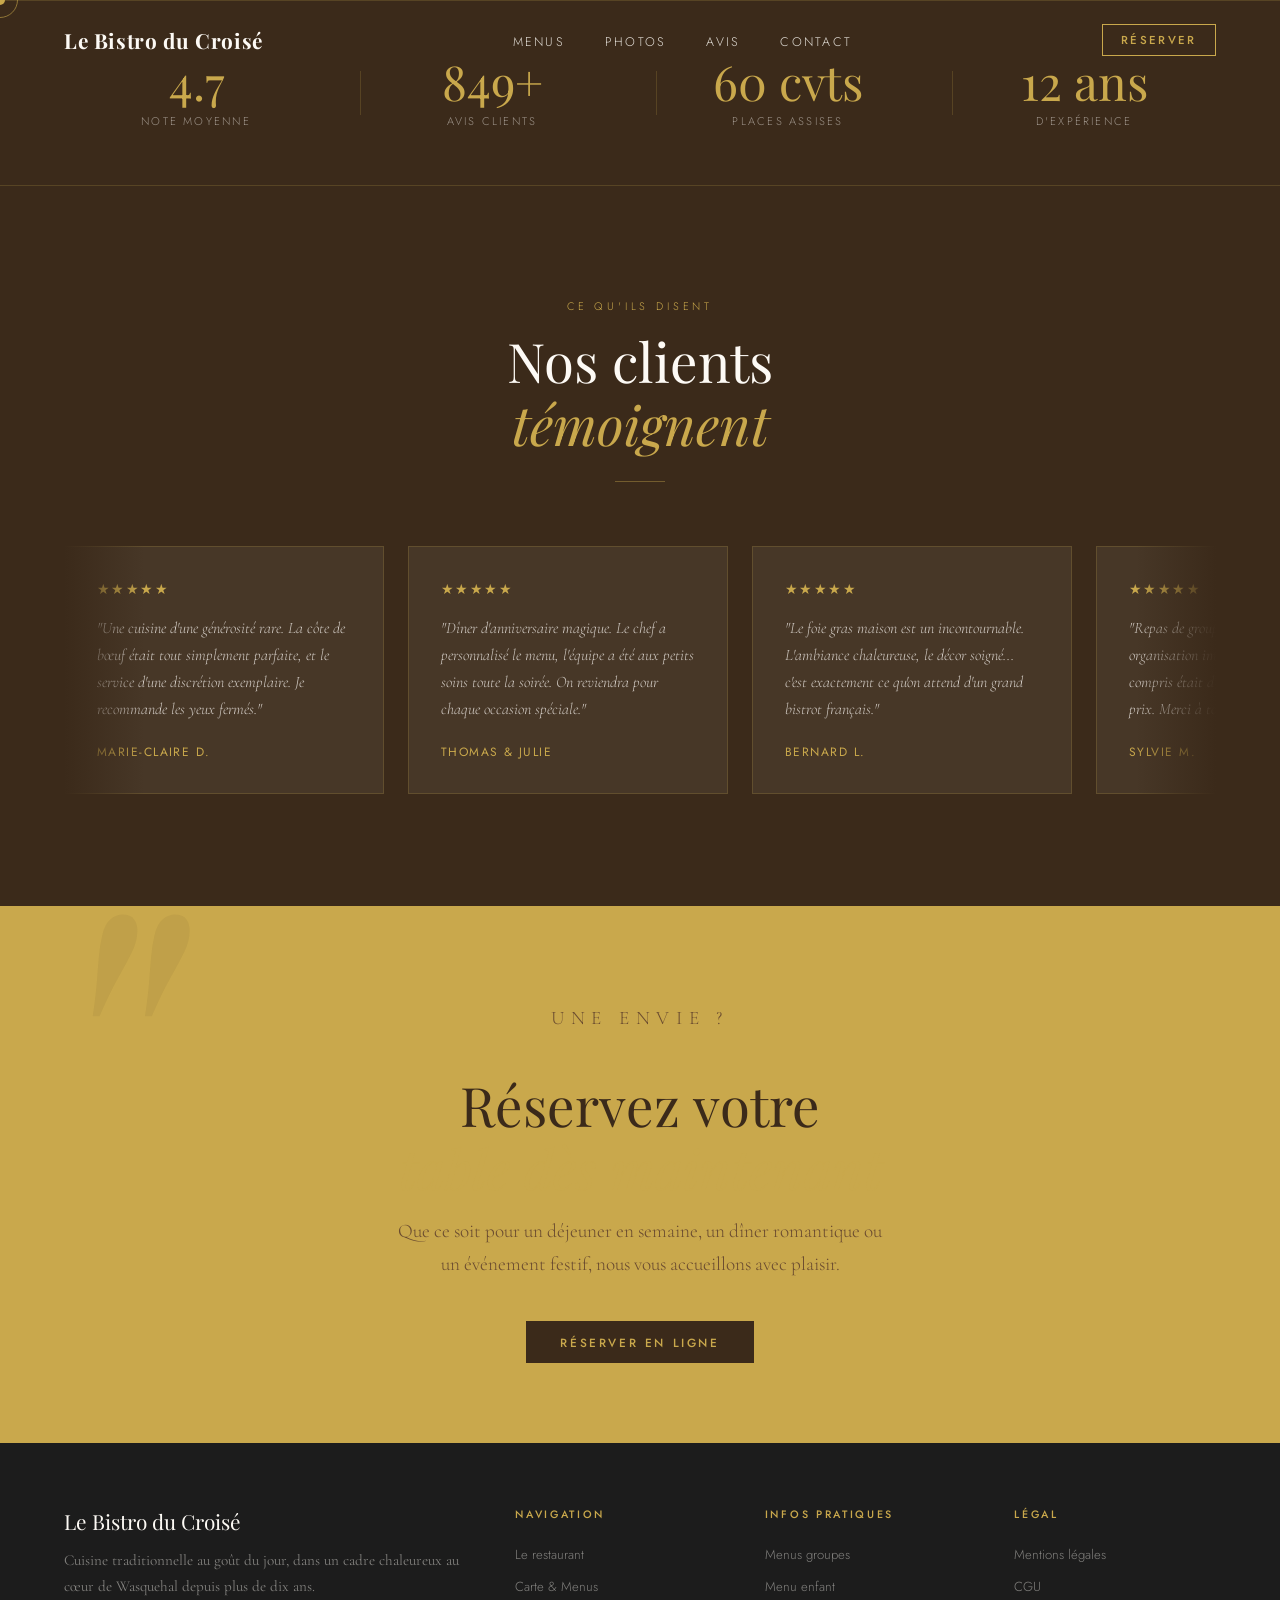
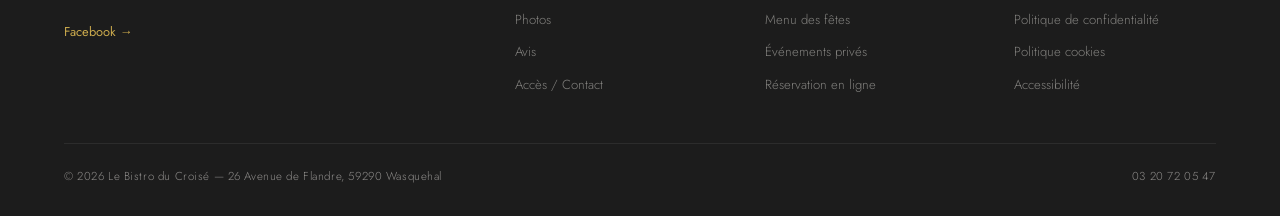
==== avis.html @ 270b9770 "feat:page galerie, page avis" ====
<!DOCTYPE html>
<html lang="fr">
<head>
  <meta charset="UTF-8" />
  <meta name="viewport" content="width=device-width, initial-scale=1.0" />
  <title>Le Bistro du Croisé — Restaurant Wasquehal</title>
  <link rel="preconnect" href="https://fonts.googleapis.com" />
  <link rel="preconnect" href="https://fonts.gstatic.com" crossorigin />
  <link href="https://fonts.googleapis.com/css2?family=Playfair+Display:ital,wght@0,400;0,600;0,700;1,400;1,600&family=Cormorant+Garamond:ital,wght@0,300;0,400;0,500;1,300;1,400&family=Jost:wght@300;400;500&display=swap" rel="stylesheet" />
  
  <link rel="stylesheet" href="index.css">
</head>
<body>
 
  <!-- Custom Cursor -->
  <div class="cursor" id="cursor"></div>
  <div class="cursor-ring" id="cursorRing"></div>
 
  <!-- Nav -->
  <nav id="navbar">
    <a href="#" class="nav-logo">Le Bistro du Croisé</a>
    <ul class="nav-links">
      <li><a href="menu.html">Menus</a></li>
      <li><a href="galerie.html">Photos</a></li>
      <li><a href="avis.html">Avis</a></li>
      <li><a href="contact.html">Contact</a></li>
    </ul>
    <a href="reservation.html" class="nav-cta">Réserver</a>
    <button class="nav-burger" id="burgerBtn" aria-label="Menu">
      <span></span><span></span><span></span>
    </button>
  </nav>
 
  <!-- Mobile Menu -->
  <div class="mobile-menu" id="mobileMenu">
    <button class="mobile-close" id="mobileClose">✕</button>
    <a href="menu.html" onclick="closeMobile()">Menus</a>
    <a href="galerie.html" onclick="closeMobile()">Photos</a>
    <a href="avis.html" onclick="closeMobile()">Avis</a>
    <a href="contact.html" onclick="closeMobile()">Contact</a>
    <a href="reservation.html" class="btn-primary" style="font-size:0.8rem">Réserver une table</a>
  </div>

  <!-- Stats -->
  <div class="stats-band">
    <div class="stat reveal">
      <div class="stat-number" data-target="4.7">0</div>
      <div class="stat-label">Note moyenne</div>
    </div>
    <div class="stat reveal" style="transition-delay:0.1s">
      <div class="stat-number" data-target="850" data-suffix="+">0</div>
      <div class="stat-label">Avis clients</div>
    </div>
    <div class="stat reveal" style="transition-delay:0.2s">
      <div class="stat-number" data-target="60" data-suffix=" cvts">0</div>
      <div class="stat-label">Places assises</div>
    </div>
    <div class="stat reveal" style="transition-delay:0.3s">
      <div class="stat-number" data-target="12" data-suffix=" ans">0</div>
      <div class="stat-label">D'expérience</div>
    </div>
  </div>
 
  <!-- Avis-->
  <section class="avis-section" id="avis">
    <div class="avis-header reveal">
      <p class="section-label">Ce qu'ils disent</p>
      <h2 class="section-title" style="color:var(--white)">Nos clients<br><em>témoignent</em></h2>
      <div class="divider center" style="background:rgba(201,168,76,0.4)"></div>
    </div>
    <div class="avis-track-outer reveal">
      <div class="avis-track" id="avisTrack"> 
        <!-- Cards doubled for seamless loop -->
      </div>
    </div>
  </section> 
 
  <!-- CTA -->
  <section class="cta-band">
    <div class="reveal">
      <p class="section-label">Une envie ?</p>
      <h2 class="section-title">Réservez votre<br><em>table dès maintenant</em></h2>
      <p>Que ce soit pour un déjeuner en semaine, un dîner romantique ou un événement festif, nous vous accueillons avec plaisir.</p>
      <a href="reservation.html" class="btn-dark">Réserver en ligne</a>
    </div>
  </section>
 
  <!-- Footer -->
  <footer>
    <div class="footer-grid">
      <div>
        <p class="footer-brand-name">Le Bistro du Croisé</p>
        <p class="footer-brand-desc">Cuisine traditionnelle au goût du jour, dans un cadre chaleureux au cœur de Wasquehal depuis plus de dix ans.</p>
        <a href="https://www.facebook.com" target="_blank" style="color:var(--gold);font-size:0.8rem;font-family:'Jost',sans-serif;text-decoration:none">Facebook →</a>
      </div>
      <div>
        <p class="footer-col-title">Navigation</p>
        <ul class="footer-links">
          <li><a href="#about">Le restaurant</a></li>
          <li><a href="menu.html">Carte & Menus</a></li>
          <li><a href="galerie.html">Photos</a></li>
          <li><a href="avis.html">Avis</a></li>
          <li><a href="infos.html">Accès / Contact</a></li>
        </ul>
      </div>
      <div>
        <p class="footer-col-title">Infos pratiques</p>
        <ul class="footer-links">
          <li><a href="#">Menus groupes</a></li>
          <li><a href="#">Menu enfant</a></li>
          <li><a href="#">Menu des fêtes</a></li>
          <li><a href="#">Événements privés</a></li>
          <li><a href="reservation.html">Réservation en ligne</a></li>
        </ul>
      </div>
      <div>
        <p class="footer-col-title">Légal</p>
        <ul class="footer-links">
          <li><a href="#">Mentions légales</a></li>
          <li><a href="#">CGU</a></li>
          <li><a href="#">Politique de confidentialité</a></li>
          <li><a href="#">Politique cookies</a></li>
          <li><a href="#">Accessibilité</a></li>
        </ul>
      </div>
    </div>
    <div class="footer-bottom">
      <span>© 2026 Le Bistro du Croisé — 26 Avenue de Flandre, 59290 Wasquehal</span>
      <span>03 20 72 05 47</span>
    </div>
  </footer>
 
  <script>
    /* ─── Custom Cursor ─── */
    const cursor     = document.getElementById('cursor');
    const cursorRing = document.getElementById('cursorRing');
    let mx = 0, my = 0, rx = 0, ry = 0;
 
    document.addEventListener('mousemove', e => {
      mx = e.clientX; my = e.clientY;
      cursor.style.left = mx + 'px';
      cursor.style.top  = my + 'px';
    });
 
    (function animRing() {
      rx += (mx - rx) * 0.12;
      ry += (my - ry) * 0.12;
      cursorRing.style.left = rx + 'px';
      cursorRing.style.top  = ry + 'px';
      requestAnimationFrame(animRing);
    })();
 
    document.querySelectorAll('a, button').forEach(el => {
      el.addEventListener('mouseenter', () => {
        cursor.style.width = '18px'; cursor.style.height = '18px';
        cursorRing.style.width = '52px'; cursorRing.style.height = '52px';
        cursorRing.style.opacity = '0.4';
      });
      el.addEventListener('mouseleave', () => {
        cursor.style.width = '10px'; cursor.style.height = '10px';
        cursorRing.style.width = '36px'; cursorRing.style.height = '36px';
        cursorRing.style.opacity = '0.6';
      });
    });
 
    /* ─── Navbar scroll ─── */
    const navbar = document.getElementById('navbar');
    window.addEventListener('scroll', () => {
      navbar.classList.toggle('scrolled', window.scrollY > 60);
    });
 
    /* ─── Hero bg load ─── */
    window.addEventListener('load', () => {
      document.getElementById('heroBg').classList.add('loaded');
    });
 
    /* ─── Mobile Menu ─── */
    document.getElementById('burgerBtn').addEventListener('click', () => {
      document.getElementById('mobileMenu').classList.add('open');
    });
    document.getElementById('mobileClose').addEventListener('click', closeMobile);
    function closeMobile() {
      document.getElementById('mobileMenu').classList.remove('open');
    }
 
    /* ─── Scroll Reveal ─── */
    const revealObserver = new IntersectionObserver((entries) => {
      entries.forEach(e => {
        if (e.isIntersecting) {
          e.target.classList.add('visible');
          revealObserver.unobserve(e.target);
        }
      });
    }, { threshold: 0.12 });
 
    document.querySelectorAll('.reveal').forEach(el => revealObserver.observe(el));
 
    /* ─── Animated counters ─── */
    function animateCounter(el) {
      const target  = parseFloat(el.dataset.target);
      const suffix  = el.dataset.suffix || '';
      const isFloat = target % 1 !== 0;
      const duration = 1600;
      const start    = performance.now();
 
      function step(now) {
        const t   = Math.min((now - start) / duration, 1);
        const ease = 1 - Math.pow(1 - t, 3);
        const val  = target * ease;
        el.textContent = (isFloat ? val.toFixed(1) : Math.round(val)) + suffix;
        if (t < 1) requestAnimationFrame(step);
      }
      requestAnimationFrame(step);
    }
 
    const counterObserver = new IntersectionObserver((entries) => {
      entries.forEach(e => {
        if (e.isIntersecting) {
          animateCounter(e.target);
          counterObserver.unobserve(e.target);
        }
      });
    }, { threshold: 0.5 });
 
    document.querySelectorAll('[data-target]').forEach(el => counterObserver.observe(el));
 
    /* ─── Today highlight ─── */
    const dayMap = [null,'lun','mar','mer','jeu','ven','sam','dim'];
    const todayKey = dayMap[new Date().getDay()];
    if (todayKey) {
      const row = document.getElementById('row-' + todayKey);
      if (row) row.classList.add('today-row');
    }
 
    /* ─── Avis carousel ─── */
    const avis = [
      { text: "Une cuisine d'une générosité rare. La côte de bœuf était tout simplement parfaite, et le service d'une discrétion exemplaire. Je recommande les yeux fermés.", author: "Marie-Claire D.", stars: 5 },
      { text: "Dîner d'anniversaire magique. Le chef a personnalisé le menu, l'équipe a été aux petits soins toute la soirée. On reviendra pour chaque occasion spéciale.", author: "Thomas & Julie", stars: 5 },
      { text: "Le foie gras maison est un incontournable. L'ambiance chaleureuse, le décor soigné... c'est exactement ce qu'on attend d'un grand bistrot français.", author: "Bernard L.", stars: 5 },
      { text: "Repas de groupe pour 20 personnes, organisation impeccable. Le menu tout compris était d'un excellent rapport qualité-prix. Merci à toute l'équipe !", author: "Sylvie M.", stars: 5 },
      { text: "Enfin un restaurant où l'on prend le temps. Chaque assiette est travaillée avec amour, les vins sont bien conseillés. Un vrai bijou du nord.", author: "Antoine R.", stars: 5 },
      { text: "Le bar en croûte d'herbes était divin. Service rapide sans être précipité. La salle est agréable, lumineuse. On se sent vraiment bien ici.", author: "Caroline F.", stars: 4 },
      { text: "Séminaire d'entreprise très réussi. Cadre parfait, repas raffiné, équipe à l'écoute. Un grand merci à Djamel et son équipe pour leur professionnalisme.", author: "Jean-Paul V.", stars: 5 },
      { text: "Le moelleux au chocolat… On n'en parle plus, on y retourne juste pour ça. Et pour le reste aussi, évidemment !", author: "Isabelle T.", stars: 5 },
    ];
 
    const track = document.getElementById('avisTrack');
    const allAvis = [...avis, ...avis]; // double pour boucle infinie
 
    allAvis.forEach(a => {
      const card = document.createElement('div');
      card.className = 'avis-card';
      card.innerHTML = `
        <div class="stars">${'★'.repeat(a.stars)}${'☆'.repeat(5 - a.stars)}</div>
        <p class="avis-text">"${a.text}"</p>
        <p class="avis-author">${a.author}</p>
      `;
      track.appendChild(card);
    });
 
    /* ─── Smooth anchor scroll ─── */
    document.querySelectorAll('a[href^="#"]').forEach(a => {
      a.addEventListener('click', e => {
        const target = document.querySelector(a.getAttribute('href'));
        if (target) {
          e.preventDefault();
          target.scrollIntoView({ behavior: 'smooth', block: 'start' });
        }
      });
    });
  </script>
</body>
</html>
---- index.css ----
/* ── Reset & Base ── */
    *, *::before, *::after { box-sizing: border-box; margin: 0; padding: 0; }
 
    :root {
      --cream:      #F5F0E8;
      --cream-dark: #EDE5D4;
      --brown:      #3B2A1A;
      --brown-mid:  #6B4C30;
      --gold:       #C9A84C;
      --gold-light: #E8C97A;
      --charcoal:   #1C1C1C;
      --white:      #FDFAF5;
      --text-muted: #7A6A58;
      --border:     rgba(201,168,76,0.25);
      --nav-h:      80px;
    }
 
    html { scroll-behavior: smooth; }
 
    body {
      font-family: 'Jost', sans-serif;
      background: var(--cream);
      color: var(--brown);
      overflow-x: hidden;
      cursor: none;
    }
 
    /* ── Custom Cursor ── */
    .cursor {
      position: fixed;
      width: 10px; height: 10px;
      background: var(--gold);
      border-radius: 50%;
      pointer-events: none;
      z-index: 9999;
      transform: translate(-50%, -50%);
      transition: transform 0.1s, width 0.3s, height 0.3s, background 0.3s;
    }
    .cursor-ring {
      position: fixed;
      width: 36px; height: 36px;
      border: 1px solid var(--gold);
      border-radius: 50%;
      pointer-events: none;
      z-index: 9998;
      transform: translate(-50%, -50%);
      transition: transform 0.12s ease-out, width 0.3s, height 0.3s, opacity 0.3s;
      opacity: 0.6;
    }
    body:hover .cursor { opacity: 1; }
 
    /* ── Scrollbar ── */
    ::-webkit-scrollbar { width: 4px; }
    ::-webkit-scrollbar-track { background: var(--cream-dark); }
    ::-webkit-scrollbar-thumb { background: var(--gold); border-radius: 2px; }
 
    /* ── Nav ── */
    nav {
      position: fixed; top: 0; left: 0; right: 0;
      height: var(--nav-h);
      z-index: 100;
      display: flex; align-items: center; justify-content: space-between;
      padding: 0 5vw;
      transition: background 0.5s, box-shadow 0.5s;
    }
    nav.scrolled {
      background: rgba(245,240,232,0.97);
      box-shadow: 0 1px 0 var(--border);
      backdrop-filter: blur(8px);
    }
    .nav-logo {
      font-family: 'Playfair Display', serif;
      font-size: 1.3rem;
      font-weight: 700;
      color: var(--white);
      text-decoration: none;
      letter-spacing: 0.03em;
      transition: color 0.4s;
    }
    nav.scrolled .nav-logo { color: var(--brown); }
 
    .nav-links {
      display: flex; gap: 2.5rem;
      list-style: none;
    }
    .nav-links a {
      font-family: 'Jost', sans-serif;
      font-weight: 300;
      font-size: 0.78rem;
      letter-spacing: 0.18em;
      text-transform: uppercase;
      color: rgba(253,250,245,0.85);
      text-decoration: none;
      position: relative;
      transition: color 0.3s;
    }
    nav.scrolled .nav-links a { color: var(--text-muted); }
    .nav-links a::after {
      content: '';
      position: absolute; bottom: -3px; left: 0; right: 0;
      height: 1px; background: var(--gold);
      transform: scaleX(0);
      transform-origin: left;
      transition: transform 0.3s;
    }
    .nav-links a:hover::after { transform: scaleX(1); }
    .nav-links a:hover { color: var(--gold); }
    nav.scrolled .nav-links a:hover { color: var(--gold); }
 
    .nav-cta {
      font-family: 'Jost', sans-serif;
      font-size: 0.72rem;
      font-weight: 500;
      letter-spacing: 0.2em;
      text-transform: uppercase;
      padding: 0.6em 1.6em;
      border: 1px solid var(--gold);
      color: var(--gold);
      text-decoration: none;
      transition: background 0.3s, color 0.3s;
    }
    .nav-cta:hover { background: var(--gold); color: var(--white); }
 
    .nav-burger {
      display: none;
      flex-direction: column; gap: 5px;
      cursor: none; background: none; border: none; padding: 4px;
    }
    .nav-burger span {
      display: block; width: 26px; height: 1.5px;
      background: var(--white);
      transition: background 0.4s, transform 0.3s;
    }
    nav.scrolled .nav-burger span { background: var(--brown); }
 
    /* ── Hero ── */
    .hero {
      position: relative;
      height: 100vh; min-height: 640px;
      display: flex; flex-direction: column;
      align-items: center; justify-content: center;
      overflow: hidden;
    }
    .hero-bg {
      position: absolute; inset: 0;
      background:
        linear-gradient(to bottom, rgba(28,20,10,0.55) 0%, rgba(28,20,10,0.3) 50%, rgba(28,20,10,0.7) 100%),
        url('https://images.unsplash.com/photo-1414235077428-338989a2e8c0?w=1600&q=80') center/cover no-repeat;
      transform: scale(1.05);
      transition: transform 8s ease-out;
    }
    .hero-bg.loaded { transform: scale(1); }
 
    .hero-grain {
      position: absolute; inset: 0; pointer-events: none; z-index: 1;
      opacity: 0.04;
      background-image: url("data:image/svg+xml,%3Csvg viewBox='0 0 256 256' xmlns='http://www.w3.org/2000/svg'%3E%3Cfilter id='n'%3E%3CfeTurbulence type='fractalNoise' baseFrequency='0.9' numOctaves='4'/%3E%3C/filter%3E%3Crect width='100%25' height='100%25' filter='url(%23n)'/%3E%3C/svg%3E");
    }
 
    .hero-content {
      position: relative; z-index: 2;
      text-align: center;
      padding: 0 2rem;
    }
 
    .hero-eyebrow {
      font-family: 'Jost', sans-serif;
      font-weight: 300;
      font-size: 0.72rem;
      letter-spacing: 0.35em;
      text-transform: uppercase;
      color: var(--gold-light);
      margin-bottom: 1.6rem;
      opacity: 0;
      transform: translateY(20px);
      animation: fadeUp 0.9s 0.3s forwards;
    }
 
    .hero-title {
      font-family: 'Playfair Display', serif;
      font-size: clamp(3.2rem, 9vw, 7.5rem);
      font-weight: 400;
      line-height: 1;
      color: var(--white);
      letter-spacing: -0.01em;
      margin-bottom: 0.3em;
      opacity: 0;
      transform: translateY(30px);
      animation: fadeUp 1s 0.5s forwards;
    }
    .hero-title em {
      font-style: italic;
      color: var(--gold-light);
      display: block;
    }
 
    .hero-subtitle {
      font-family: 'Cormorant Garamond', serif;
      font-weight: 300;
      font-size: clamp(1.1rem, 2.5vw, 1.6rem);
      color: rgba(253,250,245,0.75);
      letter-spacing: 0.06em;
      margin-bottom: 3rem;
      opacity: 0;
      transform: translateY(20px);
      animation: fadeUp 0.9s 0.8s forwards;
    }
 
    .hero-actions {
      display: flex; gap: 1.2rem;
      align-items: center; justify-content: center;
      flex-wrap: wrap;
      opacity: 0;
      transform: translateY(20px);
      animation: fadeUp 0.9s 1.1s forwards;
    }
 
    .btn-primary {
      font-family: 'Jost', sans-serif;
      font-size: 0.74rem;
      font-weight: 500;
      letter-spacing: 0.22em;
      text-transform: uppercase;
      text-decoration: none;
      padding: 1em 2.8em;
      background: var(--gold);
      color: var(--brown);
      border: 1px solid var(--gold);
      transition: background 0.3s, color 0.3s, transform 0.2s;
      display: inline-block;
    }
    .btn-primary:hover { background: transparent; color: var(--gold-light); transform: translateY(-2px); }
 
    .btn-ghost {
      font-family: 'Jost', sans-serif;
      font-size: 0.74rem;
      font-weight: 400;
      letter-spacing: 0.22em;
      text-transform: uppercase;
      text-decoration: none;
      padding: 1em 2.4em;
      color: rgba(253,250,245,0.8);
      border: 1px solid rgba(253,250,245,0.3);
      transition: border-color 0.3s, color 0.3s, transform 0.2s;
      display: inline-block;
    }
    .btn-ghost:hover { border-color: var(--gold-light); color: var(--gold-light); transform: translateY(-2px); }
 
    .hero-scroll {
      position: absolute; bottom: 2.5rem; left: 50%;
      transform: translateX(-50%);
      z-index: 2;
      display: flex; flex-direction: column; align-items: center; gap: 0.5rem;
      opacity: 0;
      animation: fadeIn 1s 1.8s forwards;
      cursor: none;
    }
    .hero-scroll span {
      font-size: 0.62rem;
      letter-spacing: 0.25em;
      text-transform: uppercase;
      color: rgba(253,250,245,0.5);
    }
    .scroll-line {
      width: 1px; height: 50px;
      background: linear-gradient(to bottom, rgba(253,250,245,0.5), transparent);
      animation: scrollPulse 2.2s infinite;
    }
 
    /* ── Section Shared ── */
    section { position: relative; }
 
    .section-label {
      font-family: 'Jost', sans-serif;
      font-weight: 300;
      font-size: 0.68rem;
      letter-spacing: 0.35em;
      text-transform: uppercase;
      color: var(--gold);
      margin-bottom: 1rem;
    }
 
    .section-title {
      font-family: 'Playfair Display', serif;
      font-size: clamp(2rem, 4.5vw, 3.4rem);
      font-weight: 400;
      line-height: 1.15;
      color: var(--brown);
    }
    .section-title em { font-style: italic; color: var(--gold); }
 
    .divider {
      width: 50px; height: 1px;
      background: var(--gold);
      margin: 1.6rem 0;
    }
    .divider.center { margin: 1.6rem auto; }
 
    /* ── Intro Section ── */
    .intro {
      background: var(--white);
      padding: 7rem 5vw;
      display: grid;
      grid-template-columns: 1fr 1fr;
      gap: 6vw;
      align-items: center;
    }
 
    .intro-text p {
      font-family: 'Cormorant Garamond', serif;
      font-size: 1.15rem;
      font-weight: 300;
      line-height: 1.85;
      color: var(--text-muted);
      margin-bottom: 1.2em;
    }
    .intro-text p strong {
      font-weight: 500;
      color: var(--brown-mid);
    }
 
    .intro-img-wrap {
      position: relative;
    }
    .intro-img-wrap img {
      width: 100%; aspect-ratio: 4/5;
      object-fit: cover;
      display: block;
    }
    .intro-img-badge {
      position: absolute;
      bottom: -1.8rem; left: -1.8rem;
      width: 130px; height: 130px;
      background: var(--gold);
      display: flex; flex-direction: column;
      align-items: center; justify-content: center;
      text-align: center;
    }
    .badge-year {
      font-family: 'Playfair Display', serif;
      font-size: 2rem;
      font-weight: 700;
      color: var(--brown);
      line-height: 1;
    }
    .badge-text {
      font-family: 'Jost', sans-serif;
      font-size: 0.6rem;
      font-weight: 400;
      letter-spacing: 0.15em;
      text-transform: uppercase;
      color: var(--brown);
      opacity: 0.7;
      margin-top: 0.3em;
    }
 
    /* ── Stats Band ── */
    .stats-band {
      background: var(--brown);
      padding: 3.5rem 5vw;
      display: grid;
      grid-template-columns: repeat(4, 1fr);
      gap: 2rem;
      border-top: 1px solid rgba(201,168,76,0.2);
      border-bottom: 1px solid rgba(201,168,76,0.2);
    }
    .stat {
      text-align: center;
      position: relative;
    }
    .stat + .stat::before {
      content: '';
      position: absolute; left: 0; top: 20%; bottom: 20%;
      width: 1px;
      background: rgba(201,168,76,0.2);
    }
    .stat-number {
      font-family: 'Playfair Display', serif;
      font-size: clamp(2rem, 4vw, 3rem);
      font-weight: 400;
      color: var(--gold);
      line-height: 1;
    }
    .stat-label {
      font-family: 'Jost', sans-serif;
      font-weight: 300;
      font-size: 0.7rem;
      letter-spacing: 0.2em;
      text-transform: uppercase;
      color: rgba(253,250,245,0.5);
      margin-top: 0.5rem;
    }
 
    /* ── Menu Preview ── */
    .menu-section {
      background: var(--cream);
      padding: 7rem 5vw;
    }
    .menu-header { text-align: center; margin-bottom: 4rem; }
 
    .menu-grid {
      display: grid;
      grid-template-columns: repeat(3, 1fr);
      gap: 1.5px;
      background: var(--gold);
      margin-bottom: 3rem;
    }
    .menu-card {
      background: var(--white);
      padding: 2.5rem 2rem;
      position: relative;
      overflow: hidden;
      transition: transform 0.4s;
    }
    .menu-card::before {
      content: '';
      position: absolute; top: 0; left: 0; right: 0;
      height: 2px;
      background: var(--gold);
      transform: scaleX(0);
      transform-origin: left;
      transition: transform 0.4s;
    }
    .menu-card:hover { transform: translateY(-4px); }
    .menu-card:hover::before { transform: scaleX(1); }
 
    .menu-card-icon {
      font-size: 2rem;
      margin-bottom: 1rem;
      display: block;
    }
    .menu-card-title {
      font-family: 'Playfair Display', serif;
      font-size: 1.3rem;
      font-weight: 600;
      color: var(--brown);
      margin-bottom: 0.6rem;
    }
    .menu-card-desc {
      font-family: 'Cormorant Garamond', serif;
      font-size: 1rem;
      font-weight: 300;
      color: var(--text-muted);
      line-height: 1.7;
      margin-bottom: 1.2rem;
    }
    .menu-item {
      display: flex;
      justify-content: space-between;
      align-items: baseline;
      padding: 0.5rem 0;
      border-bottom: 1px dashed var(--border);
      gap: 0.5rem;
    }
    .menu-item:last-child { border-bottom: none; }
    .menu-item-name {
      font-family: 'Cormorant Garamond', serif;
      font-size: 0.95rem;
      color: var(--brown);
    }
    .menu-item-price {
      font-family: 'Jost', sans-serif;
      font-size: 0.8rem;
      font-weight: 500;
      color: var(--gold);
      white-space: nowrap;
    }
 
    .menu-cta { text-align: center; }
 
    /* ── Photo Gallery ── */
    .gallery-section {
      background: var(--cream-dark);
      padding: 7rem 5vw;
    }
    .gallery-header {
      display: flex;
      justify-content: space-between;
      align-items: flex-end;
      margin-bottom: 2.5rem;
      flex-wrap: wrap; gap: 1rem;
    }
    .photo-grid {
      display: grid;
      grid-template-columns: repeat(12, 1fr);
      grid-template-rows: 260px 260px;
      gap: 8px;
    }
    .photo-grid .photo { overflow: hidden; }
    .photo-grid .photo img {
      width: 100%; height: 100%;
      object-fit: cover;
      transition: transform 0.6s ease;
      display: block;
    }
    .photo-grid .photo:hover img { transform: scale(1.06); }
 
    .photo-grid .photo:nth-child(1) { grid-column: 1 / 6; grid-row: 1 / 2; }
    .photo-grid .photo:nth-child(2) { grid-column: 6 / 9; grid-row: 1 / 2; }
    .photo-grid .photo:nth-child(3) { grid-column: 9 / 13; grid-row: 1 / 3; }
    .photo-grid .photo:nth-child(4) { grid-column: 1 / 4; grid-row: 2 / 3; }
    .photo-grid .photo:nth-child(5) { grid-column: 4 / 9; grid-row: 2 / 3; }
 
    /* ── Horaires & Infos ── */
    .infos-section {
      background: var(--white);
      padding: 7rem 5vw;
      display: grid;
      grid-template-columns: 1fr 1fr;
      gap: 6vw;
      align-items: start;
    }
 
    .horaires-table { width: 100%; border-collapse: collapse; margin-top: 1.5rem; }
    .horaires-table tr {
      border-bottom: 1px solid var(--border);
    }
    .horaires-table tr:last-child { border-bottom: none; }
    .horaires-table td {
      padding: 0.9rem 0;
      font-family: 'Jost', sans-serif;
      font-size: 0.85rem;
    }
    .horaires-table td:first-child {
      font-weight: 500;
      color: var(--brown);
      letter-spacing: 0.05em;
      width: 40%;
    }
    .horaires-table td:last-child {
      color: var(--text-muted);
      font-weight: 300;
    }
    .closed { color: #C0392B !important; font-style: italic; }
    .today-row td { color: var(--gold) !important; font-weight: 500 !important; }
 
    .infos-right > * + * { margin-top: 2.5rem; }
 
    .info-block-title {
      font-family: 'Jost', sans-serif;
      font-size: 0.68rem;
      font-weight: 500;
      letter-spacing: 0.25em;
      text-transform: uppercase;
      color: var(--gold);
      margin-bottom: 0.8rem;
    }
 
    .paiement-list {
      display: flex; flex-wrap: wrap; gap: 0.5rem;
      list-style: none;
    }
    .paiement-list li {
      font-family: 'Jost', sans-serif;
      font-size: 0.73rem;
      padding: 0.35em 0.9em;
      border: 1px solid var(--border);
      color: var(--text-muted);
      letter-spacing: 0.05em;
    }
 
    .contact-lines { list-style: none; }
    .contact-lines li {
      font-family: 'Jost', sans-serif;
      font-size: 0.9rem;
      color: var(--text-muted);
      padding: 0.5rem 0;
      display: flex; align-items: center; gap: 0.8rem;
    }
    .contact-lines li a { color: inherit; text-decoration: none; transition: color 0.2s; }
    .contact-lines li a:hover { color: var(--gold); }
    .contact-icon { font-size: 1.1rem; }
 
    /* ── Avis ── */
    .avis-section {
      background: var(--brown);
      padding: 7rem 5vw;
      overflow: hidden;
    }
    .avis-section .section-title { color: var(--white); }
    .avis-section .section-label { color: var(--gold); }
    .avis-section .divider { background: rgba(201,168,76,0.4); }
 
    .avis-header { text-align: center; margin-bottom: 4rem; }
 
    .avis-track-outer {
      overflow: hidden;
      position: relative;
    }
    .avis-track-outer::before,
    .avis-track-outer::after {
      content: '';
      position: absolute; top: 0; bottom: 0;
      width: 80px; z-index: 2;
      pointer-events: none;
    }
    .avis-track-outer::before { left: 0; background: linear-gradient(to right, var(--brown), transparent); }
    .avis-track-outer::after  { right: 0; background: linear-gradient(to left,  var(--brown), transparent); }
 
    .avis-track {
      display: flex; gap: 1.5rem;
      animation: scrollAvis 30s linear infinite;
      width: max-content;
    }
    .avis-track:hover { animation-play-state: paused; }
 
    .avis-card {
      background: rgba(253,250,245,0.06);
      border: 1px solid rgba(201,168,76,0.2);
      padding: 2rem;
      width: 320px;
      flex-shrink: 0;
    }
    .stars { color: var(--gold); font-size: 0.9rem; letter-spacing: 0.1em; margin-bottom: 1rem; }
    .avis-text {
      font-family: 'Cormorant Garamond', serif;
      font-size: 1rem;
      font-weight: 300;
      color: rgba(253,250,245,0.75);
      line-height: 1.7;
      margin-bottom: 1.2rem;
      font-style: italic;
    }
    .avis-author {
      font-family: 'Jost', sans-serif;
      font-size: 0.75rem;
      letter-spacing: 0.12em;
      text-transform: uppercase;
      color: var(--gold);
    }
 
    /* ── CTA Band ── */
    .cta-band {
      background: var(--gold);
      padding: 5rem 5vw;
      text-align: center;
      position: relative;
      overflow: hidden;
    }
    .cta-band::before {
      content: '"';
      position: absolute;
      font-family: 'Playfair Display', serif;
      font-size: 30rem;
      line-height: 1;
      color: rgba(59,42,26,0.06);
      top: -5rem; left: 2vw;
      pointer-events: none;
      font-style: italic;
    }
    .cta-band .section-title { color: var(--brown); }
    .cta-band .section-label { color: var(--brown-mid); }
    .cta-band p {
      font-family: 'Cormorant Garamond', serif;
      font-size: 1.2rem;
      font-weight: 300;
      color: var(--brown-mid);
      max-width: 500px;
      margin: 1rem auto 2.5rem;
      line-height: 1.7;
    }
    .btn-dark {
      font-family: 'Jost', sans-serif;
      font-size: 0.74rem;
      font-weight: 500;
      letter-spacing: 0.22em;
      text-transform: uppercase;
      text-decoration: none;
      padding: 1em 2.8em;
      background: var(--brown);
      color: var(--gold);
      border: 1px solid var(--brown);
      transition: background 0.3s, color 0.3s;
      display: inline-block;
    }
    .btn-dark:hover { background: transparent; color: var(--brown); }
 
    /* ── Footer ── */
    footer {
      background: var(--charcoal);
      padding: 4rem 5vw 2rem;
      color: rgba(253,250,245,0.5);
    }
    .footer-grid {
      display: grid;
      grid-template-columns: 2fr 1fr 1fr 1fr;
      gap: 3rem;
      margin-bottom: 3rem;
    }
    .footer-brand-name {
      font-family: 'Playfair Display', serif;
      font-size: 1.3rem;
      color: var(--white);
      margin-bottom: 0.8rem;
    }
    .footer-brand-desc {
      font-family: 'Cormorant Garamond', serif;
      font-size: 0.95rem;
      line-height: 1.7;
      color: rgba(253,250,245,0.45);
      margin-bottom: 1.2rem;
    }
    .footer-col-title {
      font-family: 'Jost', sans-serif;
      font-size: 0.67rem;
      font-weight: 500;
      letter-spacing: 0.25em;
      text-transform: uppercase;
      color: var(--gold);
      margin-bottom: 1.2rem;
    }
    .footer-links { list-style: none; }
    .footer-links li + li { margin-top: 0.6rem; }
    .footer-links a {
      font-family: 'Jost', sans-serif;
      font-size: 0.82rem;
      font-weight: 300;
      color: rgba(253,250,245,0.45);
      text-decoration: none;
      transition: color 0.2s;
    }
    .footer-links a:hover { color: var(--gold); }
 
    .footer-bottom {
      border-top: 1px solid rgba(255,255,255,0.07);
      padding-top: 1.5rem;
      display: flex;
      justify-content: space-between;
      align-items: center;
      flex-wrap: wrap; gap: 1rem;
      font-family: 'Jost', sans-serif;
      font-size: 0.72rem;
      font-weight: 300;
      letter-spacing: 0.05em;
    }
 
    /* ── Mobile Menu ── */
    .mobile-menu {
      display: none;
      position: fixed; inset: 0;
      background: var(--brown);
      z-index: 200;
      flex-direction: column;
      align-items: center; justify-content: center;
      gap: 2.5rem;
    }
    .mobile-menu.open { display: flex; }
    .mobile-menu a {
      font-family: 'Playfair Display', serif;
      font-size: 2rem;
      color: var(--white);
      text-decoration: none;
      transition: color 0.2s;
    }
    .mobile-menu a:hover { color: var(--gold); }
    .mobile-close {
      position: absolute; top: 2rem; right: 5vw;
      background: none; border: none;
      font-size: 2rem; color: var(--gold);
      cursor: none;
    }
 
    /* ── Animations ── */
    @keyframes fadeUp {
      to { opacity: 1; transform: translateY(0); }
    }
    @keyframes fadeIn {
      to { opacity: 1; }
    }
    @keyframes scrollPulse {
      0%, 100% { opacity: 0.4; transform: scaleY(1); }
      50%       { opacity: 1;   transform: scaleY(1.15); }
    }
    @keyframes scrollAvis {
      from { transform: translateX(0); }
      to   { transform: translateX(-50%); }
    }
 
    .reveal {
      opacity: 0;
      transform: translateY(30px);
      transition: opacity 0.8s ease, transform 0.8s ease;
    }
    .reveal.visible {
      opacity: 1;
      transform: none;
    }
 
    /* ── Responsive ── */
    @media (max-width: 960px) {
      .nav-links, .nav-cta { display: none; }
      .nav-burger { display: flex; }
      nav.scrolled .nav-burger span { background: var(--brown); }
 
      .intro { grid-template-columns: 1fr; }
      .intro-img-wrap { display: none; }
 
      .stats-band { grid-template-columns: repeat(2, 1fr); }
 
      .menu-grid { grid-template-columns: 1fr; }
 
      .photo-grid {
        grid-template-columns: 1fr 1fr;
        grid-template-rows: auto;
      }
      .photo-grid .photo { grid-column: auto !important; grid-row: auto !important; }
      .photo-grid .photo img { aspect-ratio: 4/3; height: auto; }
 
      .infos-section { grid-template-columns: 1fr; }
 
      .footer-grid { grid-template-columns: 1fr 1fr; }
    }
 
    @media (max-width: 600px) {
      .stats-band { grid-template-columns: 1fr 1fr; }
      .footer-grid { grid-template-columns: 1fr; }
      .hero-title { font-size: 3rem; }
      .photo-grid { grid-template-columns: 1fr; }
    }
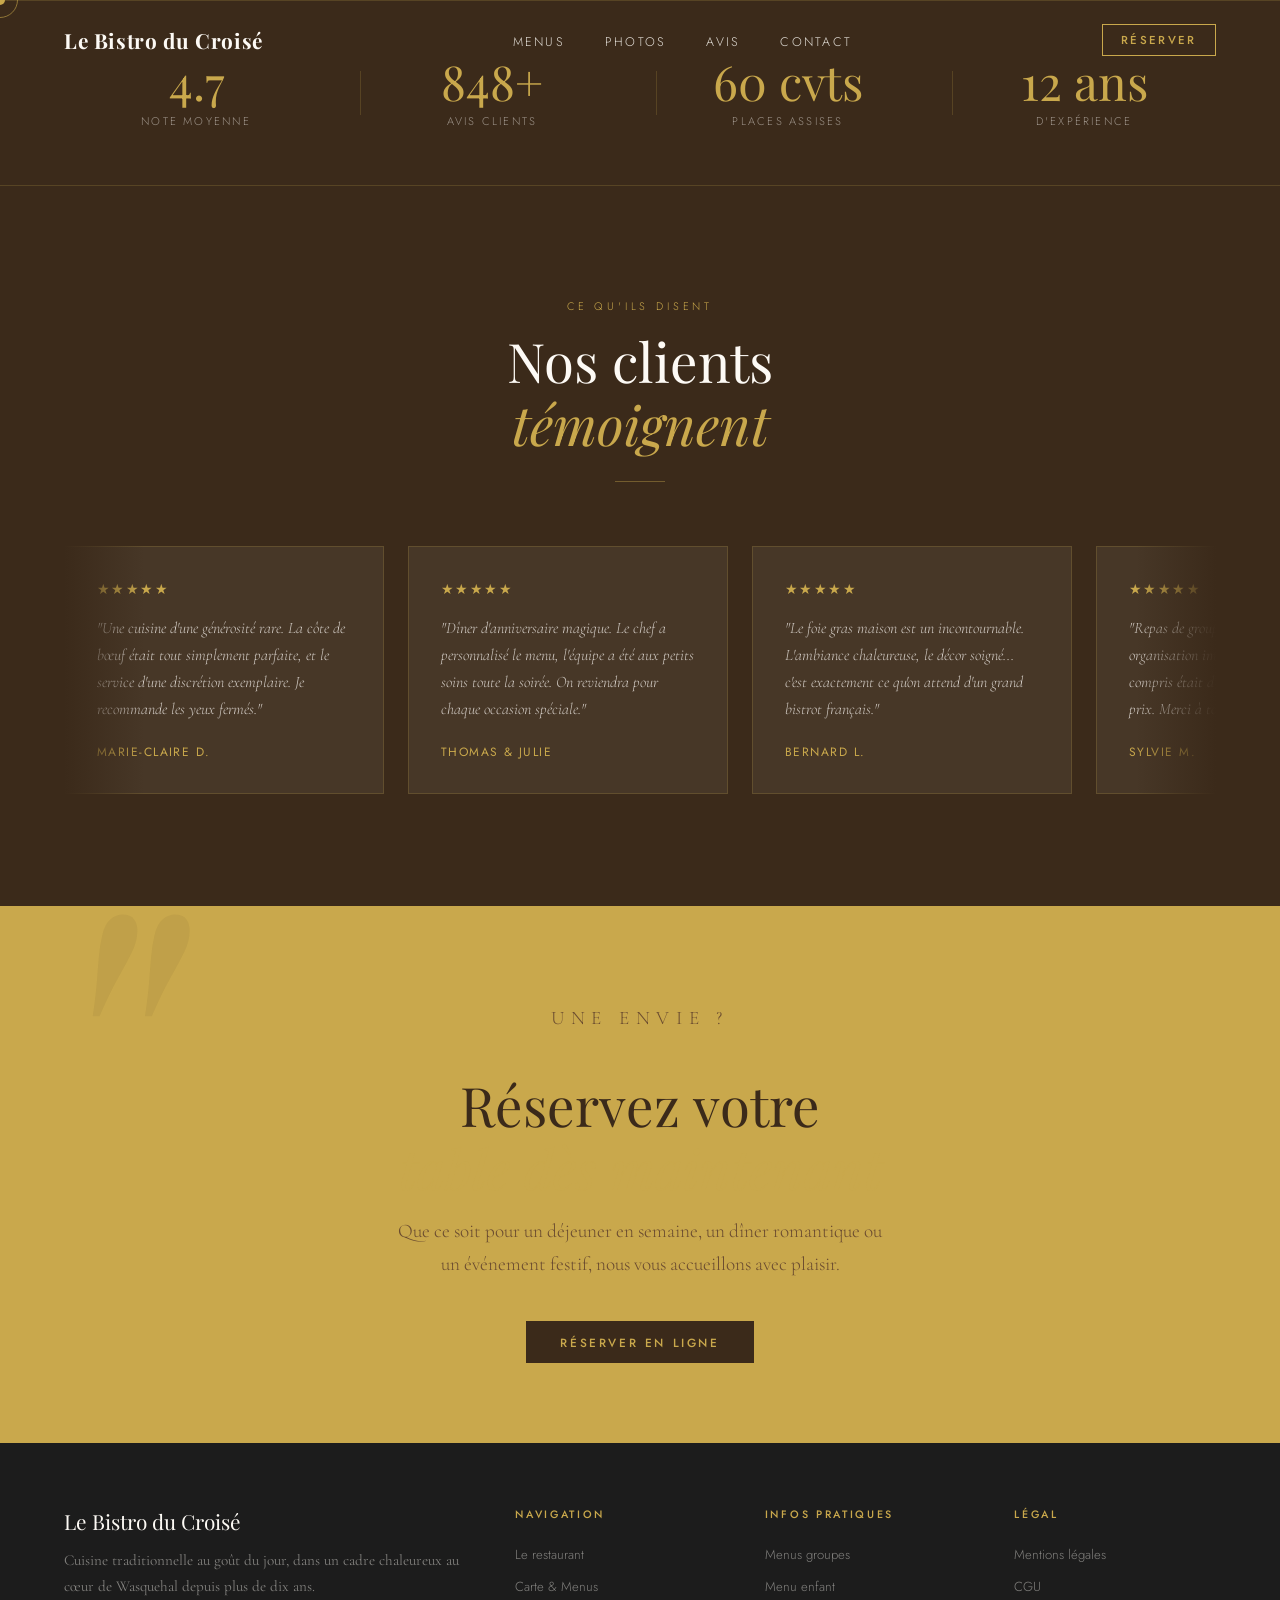
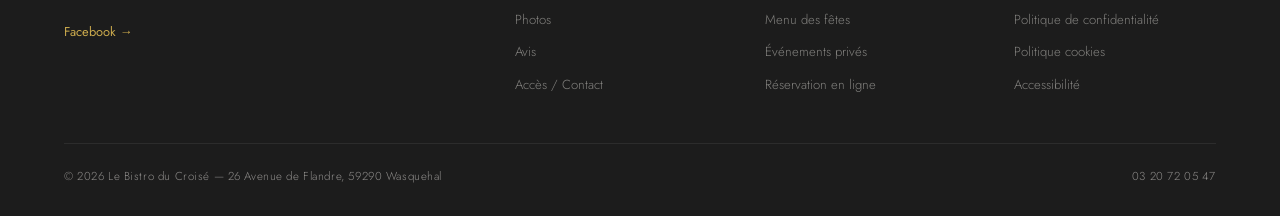
==== commit 45377dd6: "fix:contact" ====
--- a/avis.html
+++ b/avis.html
@@ -18,7 +18,7 @@
  
   <!-- Nav -->
   <nav id="navbar">
-    <a href="#" class="nav-logo">Le Bistro du Croisé</a>
+    <a href="index.html" class="nav-logo">Le Bistro du Croisé</a>
     <ul class="nav-links">
       <li><a href="menu.html">Menus</a></li>
       <li><a href="galerie.html">Photos</a></li>
